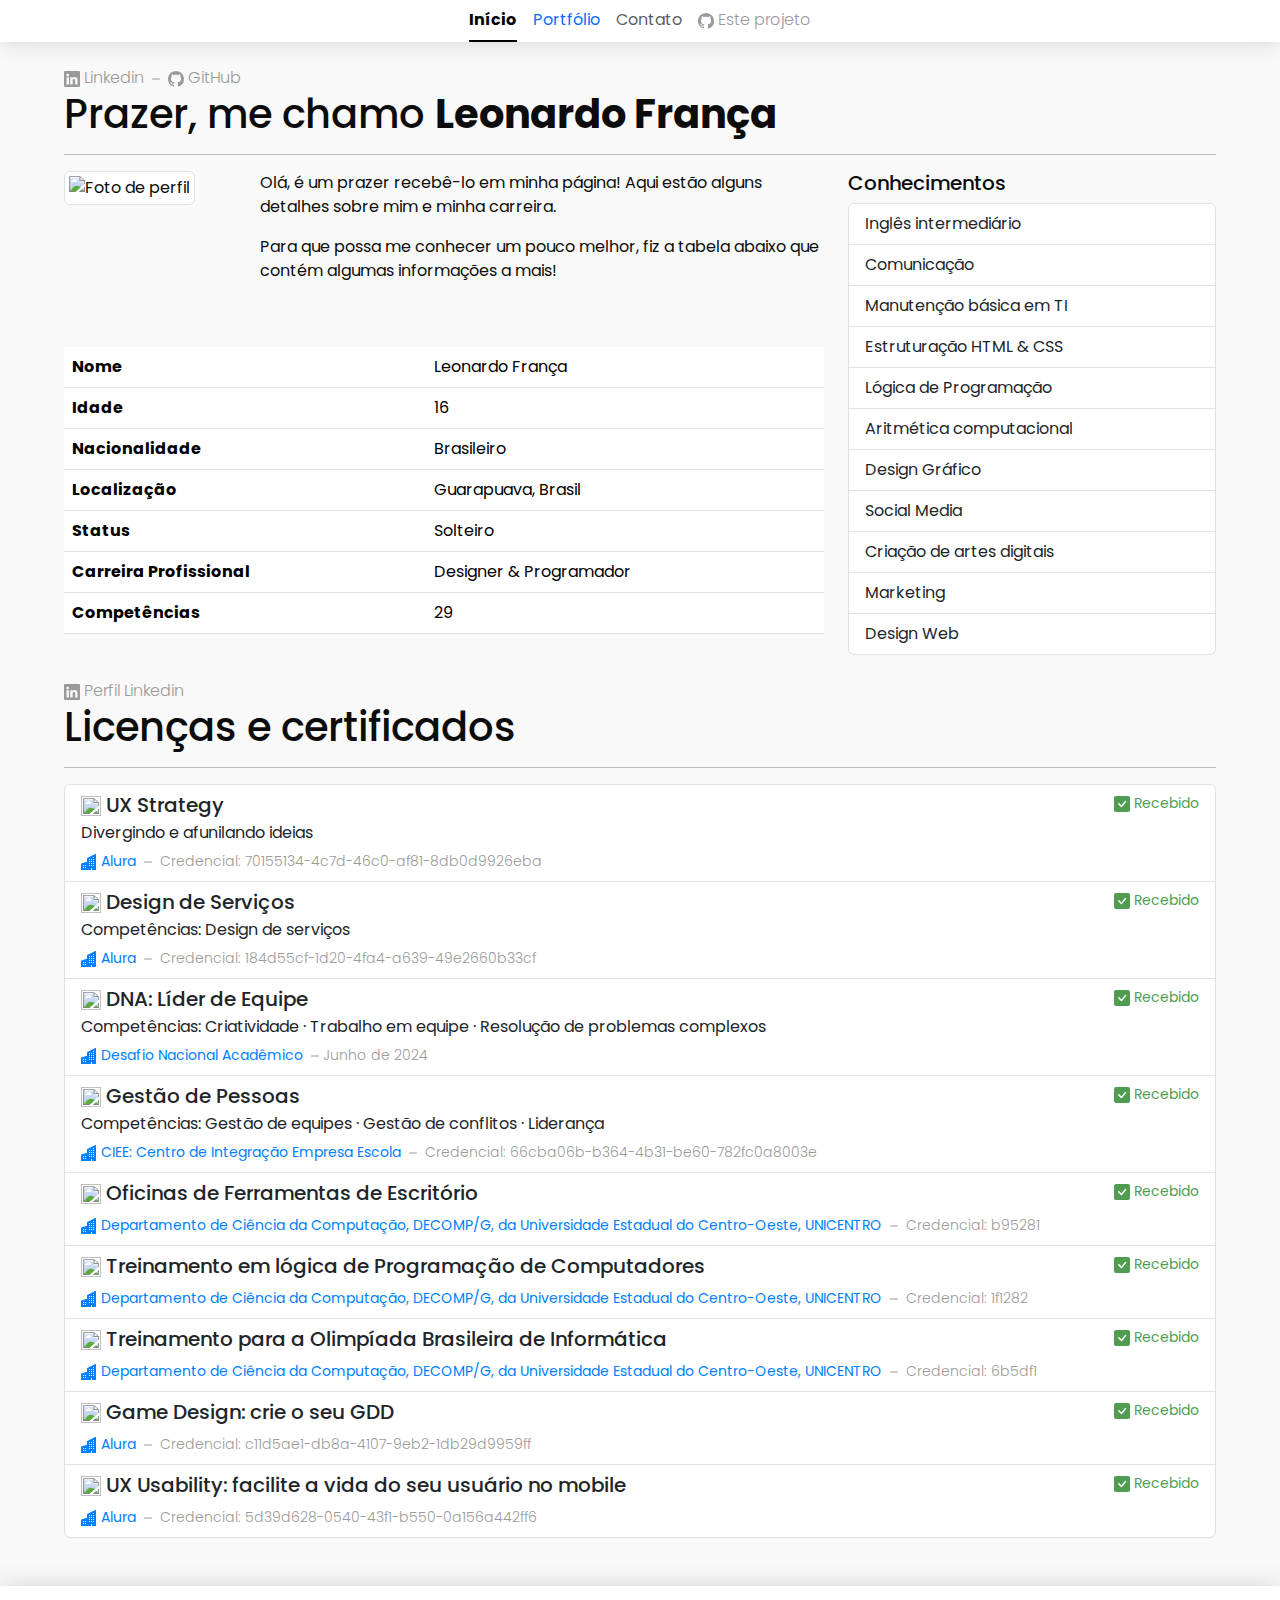
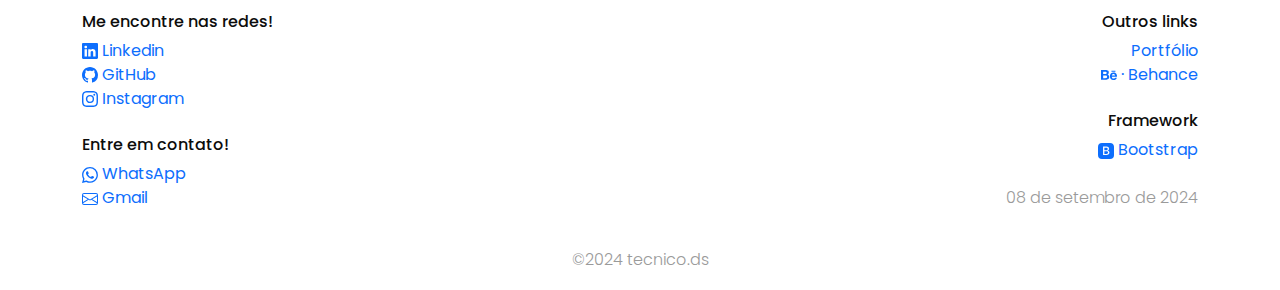
==== index.html @ 8e6468af "Add files via upload" ====
<!DOCTYPE html>
<html lang="pt-br">

<head>
  <meta charset="UTF-8">
  <meta name="viewport" content="width=device-width, initial-scale=1.0">
  <title>LeoFranca</title>
  <link href="https://cdn.jsdelivr.net/npm/bootstrap@5.3.3/dist/css/bootstrap.min.css" rel="stylesheet"
    integrity="sha384-QWTKZyjpPEjISv5WaRU9OFeRpok6YctnYmDr5pNlyT2bRjXh0JMhjY6hW+ALEwIH" crossorigin="anonymous">
  <link rel="stylesheet" href="style.css">
</head>

<body>
  <div class="cabecalho position-sticker">
    <ul class="nav nav-underline justify-content-center">
      <li class="nav-item">
        <a class="nav-link active" aria-current="page" href="index.html">Início</a>
      </li>
      <li class="nav-item">
        <a class="nav-link" href="portfolio.html">Portfólio</a>
      </li>
      <li class="nav-item">
        <a class="nav-link disabled" aria-disabled="true" href="#">Contato</a>
      </li>
      <li class="nav-item">
        <a class="nav-link legenda" href="https://github.com/leleo-cpx" target="_blank"><svg xmlns="http://www.w3.org/2000/svg"
          width="16" height="16" fill="currentColor" class="bi bi-github" viewBox="0 0 16 16">
          <path
            d="M8 0C3.58 0 0 3.58 0 8c0 3.54 2.29 6.53 5.47 7.59.4.07.55-.17.55-.38 0-.19-.01-.82-.01-1.49-2.01.37-2.53-.49-2.69-.94-.09-.23-.48-.94-.82-1.13-.28-.15-.68-.52-.01-.53.63-.01 1.08.58 1.23.82.72 1.21 1.87.87 2.33.66.07-.52.28-.87.51-1.07-1.78-.2-3.64-.89-3.64-3.95 0-.87.31-1.59.82-2.15-.08-.2-.36-1.02.08-2.12 0 0 .67-.21 2.2.82.64-.18 1.32-.27 2-.27s1.36.09 2 .27c1.53-1.04 2.2-.82 2.2-.82.44 1.1.16 1.92.08 2.12.51.56.82 1.27.82 2.15 0 3.07-1.87 3.75-3.65 3.95.29.25.54.73.54 1.48 0 1.07-.01 1.93-.01 2.2 0 .21.15.46.55.38A8.01 8.01 0 0 0 16 8c0-4.42-3.58-8-8-8" />
        </svg> Este projeto</a>
      </li>
    </ul>
  </div>
  <div class="corpo">
    <br>
    <a class="legenda" href="https://www.linkedin.com/in/leo-franca-lima/" target="_blank"><svg
        xmlns="http://www.w3.org/2000/svg" width="16" height="16" fill="currentColor" class="bi bi-linkedin"
        viewBox="0 0 16 16">
        <path
          d="M0 1.146C0 .513.526 0 1.175 0h13.65C15.474 0 16 .513 16 1.146v13.708c0 .633-.526 1.146-1.175 1.146H1.175C.526 16 0 15.487 0 14.854zm4.943 12.248V6.169H2.542v7.225zm-1.2-8.212c.837 0 1.358-.554 1.358-1.248-.015-.709-.52-1.248-1.342-1.248S2.4 3.226 2.4 3.934c0 .694.521 1.248 1.327 1.248zm4.908 8.212V9.359c0-.216.016-.432.08-.586.173-.431.568-.878 1.232-.878.869 0 1.216.662 1.216 1.634v3.865h2.401V9.25c0-2.22-1.184-3.252-2.764-3.252-1.274 0-1.845.7-2.165 1.193v.025h-.016l.016-.025V6.169h-2.4c.03.678 0 7.225 0 7.225z" />
      </svg> Linkedin</a>
    <svg xmlns="http://www.w3.org/2000/svg" width="16" height="16" fill="currentColor" class="bi bi-dash legenda"
      viewBox="0 0 16 16">
      <path d="M4 8a.5.5 0 0 1 .5-.5h7a.5.5 0 0 1 0 1h-7A.5.5 0 0 1 4 8" />
    </svg>
    <a class="legenda" href="https://github.com/leleo-cpx" target="_blank"><svg xmlns="http://www.w3.org/2000/svg"
        width="16" height="16" fill="currentColor" class="bi bi-github" viewBox="0 0 16 16">
        <path
          d="M8 0C3.58 0 0 3.58 0 8c0 3.54 2.29 6.53 5.47 7.59.4.07.55-.17.55-.38 0-.19-.01-.82-.01-1.49-2.01.37-2.53-.49-2.69-.94-.09-.23-.48-.94-.82-1.13-.28-.15-.68-.52-.01-.53.63-.01 1.08.58 1.23.82.72 1.21 1.87.87 2.33.66.07-.52.28-.87.51-1.07-1.78-.2-3.64-.89-3.64-3.95 0-.87.31-1.59.82-2.15-.08-.2-.36-1.02.08-2.12 0 0 .67-.21 2.2.82.64-.18 1.32-.27 2-.27s1.36.09 2 .27c1.53-1.04 2.2-.82 2.2-.82.44 1.1.16 1.92.08 2.12.51.56.82 1.27.82 2.15 0 3.07-1.87 3.75-3.65 3.95.29.25.54.73.54 1.48 0 1.07-.01 1.93-.01 2.2 0 .21.15.46.55.38A8.01 8.01 0 0 0 16 8c0-4.42-3.58-8-8-8" />
      </svg> GitHub</a>
    <br>
    <h1>Prazer, me chamo <b>Leonardo França</b></h1>
    <hr>
    <div class="text-left">
      <div class="row">
        <div class="col-sm-8">
          <div class="row">
            <div class="col-sm-3">
              <img
                src="https://media.licdn.com/dms/image/v2/D4D03AQHB_7b2kMGPvA/profile-displayphoto-shrink_200_200/profile-displayphoto-shrink_200_200/0/1722228855374?e=1731542400&v=beta&t=x4Cdyr0i-9_IB9RaXdwr2Re1omuBFW_mrPqXcqjkkuw"
                class="img-thumbnail" alt="Foto de perfil">
            </div>
            <div class="col">
              <p>Olá, é um prazer recebê-lo em minha página! Aqui estão alguns detalhes sobre mim e minha carreira.</p>
              <p>Para que possa me conhecer um pouco melhor, fiz a tabela abaixo que contém algumas informações a mais!
              </p><br>
            </div>
          </div>
          <br>
          <div>
            <table class="table">
              <tbody>
                <tr>
                  <th scope="row">Nome</th>
                  <td colspan="3" class="table-">Leonardo França</td>
                </tr>
                <tr>
                  <th scope="row">Idade</th>
                  <td colspan="2" class="table-">16</td>
                </tr>
                <tr>
                  <th scope="row">Nacionalidade</th>
                  <td colspan="2" class="table-">Brasileiro</td>
                </tr>
                <tr>
                  <th scope="row">Localização</th>
                  <td colspan="2" class="table-">Guarapuava, Brasil</td>
                </tr>
                <tr>
                  <th scope="row">Status</th>
                  <td colspan="2" class="table-">Solteiro</td>
                </tr>
                <tr>
                  <th scope="row">Carreira Profissional</th>
                  <td colspan="2" class="table-">Designer & Programador</td>
                </tr>
                <tr>
                  <th scope="row">Competências</th>
                  <td colspan="2" class="table-">29</td>
                </tr>
              </tbody>
            </table>
          </div>
        </div>
        <div class="col-sm-4">
          <h5 class="text">Conhecimentos</h5>
          <ul class="list-group">
            <li class="list-group-item">Inglês intermediário</li>
            <li class="list-group-item">Comunicação</li>
            <li class="list-group-item">Manutenção básica em TI</li>
            <li class="list-group-item">Estruturação HTML & CSS</li>
            <li class="list-group-item">Lógica de Programação</li>
            <li class="list-group-item">Aritmética computacional</li>
            <li class="list-group-item">Design Gráfico</li>
            <li class="list-group-item">Social Media</li>
            <li class="list-group-item">Criação de artes digitais</li>
            <li class="list-group-item">Marketing</li>
            <li class="list-group-item">Design Web</li>
          </ul>
        </div>
      </div>
    </div>
    <br>
    <!--Certificados-->
    <div class="certificados">
      <a class="legenda" href="https://www.linkedin.com/in/leo-franca-lima/"><svg xmlns="http://www.w3.org/2000/svg"
          width="16" height="16" fill="currentColor" class="bi bi-linkedin" viewBox="0 0 16 16">
          <path
            d="M0 1.146C0 .513.526 0 1.175 0h13.65C15.474 0 16 .513 16 1.146v13.708c0 .633-.526 1.146-1.175 1.146H1.175C.526 16 0 15.487 0 14.854zm4.943 12.248V6.169H2.542v7.225zm-1.2-8.212c.837 0 1.358-.554 1.358-1.248-.015-.709-.52-1.248-1.342-1.248S2.4 3.226 2.4 3.934c0 .694.521 1.248 1.327 1.248zm4.908 8.212V9.359c0-.216.016-.432.08-.586.173-.431.568-.878 1.232-.878.869 0 1.216.662 1.216 1.634v3.865h2.401V9.25c0-2.22-1.184-3.252-2.764-3.252-1.274 0-1.845.7-2.165 1.193v.025h-.016l.016-.025V6.169h-2.4c.03.678 0 7.225 0 7.225z" />
        </svg> Perfil Linkedin</a>
      <h1>Licenças e certificados</h1>
      <hr>

      <div class="list-group">
        <a href="https://cursos.alura.com.br/certificate/70155134-4c7d-46c0-af81-8db0d9926eba?lang"
          class="list-group-item list-group-item-action" aria-current="true" target="_blank">
          <div class="d-flex w-100 justify-content-between">
            <h5 class="mb-1">
              <img
                src="https://media.licdn.com/dms/image/v2/D4D0BAQEZkMsv5FwbDA/company-logo_100_100/company-logo_100_100/0/1710187635900/aluracursos_logo?e=1733961600&v=beta&t=pTJsM1vc4pEq9q6qdvkWAslL1FmNF6FeliPE5qxp8Qs"
                width="20" height="20">
              UX Strategy
            </h5>
            <small class="completo"><svg xmlns="http://www.w3.org/2000/svg" width="16" height="16" fill="currentColor"
                class="bi bi-check-square-fill" viewBox="0 0 16 16">
                <path
                  d="M2 0a2 2 0 0 0-2 2v12a2 2 0 0 0 2 2h12a2 2 0 0 0 2-2V2a2 2 0 0 0-2-2zm10.03 4.97a.75.75 0 0 1 .011 1.05l-3.992 4.99a.75.75 0 0 1-1.08.02L4.324 8.384a.75.75 0 1 1 1.06-1.06l2.094 2.093 3.473-4.425a.75.75 0 0 1 1.08-.022z" />
              </svg> Recebido</small>
          </div>
          <p class="mb-1">Divergindo e afunilando ideias</p>
          <small class="azul"><svg xmlns="http://www.w3.org/2000/svg" width="16" height="16" fill="currentColor"
              class="bi bi-buildings-fill" viewBox="0 0 16 16">
              <path
                d="M15 .5a.5.5 0 0 0-.724-.447l-8 4A.5.5 0 0 0 6 4.5v3.14L.342 9.526A.5.5 0 0 0 0 10v5.5a.5.5 0 0 0 .5.5h9a.5.5 0 0 0 .5-.5V14h1v1.5a.5.5 0 0 0 .5.5h3a.5.5 0 0 0 .5-.5zM2 11h1v1H2zm2 0h1v1H4zm-1 2v1H2v-1zm1 0h1v1H4zm9-10v1h-1V3zM8 5h1v1H8zm1 2v1H8V7zM8 9h1v1H8zm2 0h1v1h-1zm-1 2v1H8v-1zm1 0h1v1h-1zm3-2v1h-1V9zm-1 2h1v1h-1zm-2-4h1v1h-1zm3 0v1h-1V7zm-2-2v1h-1V5zm1 0h1v1h-1z" />
            </svg> Alura</small>
          <small class="legenda"><svg xmlns="http://www.w3.org/2000/svg" width="16" height="16" fill="currentColor"
              class="bi bi-dash" viewBox="0 0 16 16">
              <path d="M4 8a.5.5 0 0 1 .5-.5h7a.5.5 0 0 1 0 1h-7A.5.5 0 0 1 4 8" />
            </svg> Credencial: 70155134-4c7d-46c0-af81-8db0d9926eba</small>
        </a>

        <a href="https://cursos.alura.com.br/certificate/184d55cf-1d20-4fa4-a639-49e2660b33cf?lang"
          class="list-group-item list-group-item-action" aria-current="true" target="_blank">
          <div class="d-flex w-100 justify-content-between">
            <h5 class="mb-1">
              <img
                src="https://media.licdn.com/dms/image/v2/D4D0BAQEZkMsv5FwbDA/company-logo_100_100/company-logo_100_100/0/1710187635900/aluracursos_logo?e=1733961600&v=beta&t=pTJsM1vc4pEq9q6qdvkWAslL1FmNF6FeliPE5qxp8Qs"
                width="20" height="20">
              Design de Serviços
            </h5>
            <small class="completo"><svg xmlns="http://www.w3.org/2000/svg" width="16" height="16" fill="currentColor"
                class="bi bi-check-square-fill" viewBox="0 0 16 16">
                <path
                  d="M2 0a2 2 0 0 0-2 2v12a2 2 0 0 0 2 2h12a2 2 0 0 0 2-2V2a2 2 0 0 0-2-2zm10.03 4.97a.75.75 0 0 1 .011 1.05l-3.992 4.99a.75.75 0 0 1-1.08.02L4.324 8.384a.75.75 0 1 1 1.06-1.06l2.094 2.093 3.473-4.425a.75.75 0 0 1 1.08-.022z" />
              </svg> Recebido</small>
          </div>
          <p class="mb-1">Competências: Design de serviços</p>
          <small class="azul"><svg xmlns="http://www.w3.org/2000/svg" width="16" height="16" fill="currentColor"
              class="bi bi-buildings-fill" viewBox="0 0 16 16">
              <path
                d="M15 .5a.5.5 0 0 0-.724-.447l-8 4A.5.5 0 0 0 6 4.5v3.14L.342 9.526A.5.5 0 0 0 0 10v5.5a.5.5 0 0 0 .5.5h9a.5.5 0 0 0 .5-.5V14h1v1.5a.5.5 0 0 0 .5.5h3a.5.5 0 0 0 .5-.5zM2 11h1v1H2zm2 0h1v1H4zm-1 2v1H2v-1zm1 0h1v1H4zm9-10v1h-1V3zM8 5h1v1H8zm1 2v1H8V7zM8 9h1v1H8zm2 0h1v1h-1zm-1 2v1H8v-1zm1 0h1v1h-1zm3-2v1h-1V9zm-1 2h1v1h-1zm-2-4h1v1h-1zm3 0v1h-1V7zm-2-2v1h-1V5zm1 0h1v1h-1z" />
            </svg> Alura</small>
          <small class="legenda"><svg xmlns="http://www.w3.org/2000/svg" width="16" height="16" fill="currentColor"
              class="bi bi-dash" viewBox="0 0 16 16">
              <path d="M4 8a.5.5 0 0 1 .5-.5h7a.5.5 0 0 1 0 1h-7A.5.5 0 0 1 4 8" />
            </svg> Credencial: 184d55cf-1d20-4fa4-a639-49e2660b33cf</small>
        </a>

        <a href="https://media.licdn.com/dms/image/v2/D4D2DAQHntZTN8ZKQqw/profile-treasury-image-shrink_160_160/profile-treasury-image-shrink_160_160/0/1724445803316?e=1726426800&v=beta&t=9SraFCt1zwpQP83LIyua4TmBF3R21OHFUPi4oNsHuLg"
          class="list-group-item list-group-item-action" aria-current="true" target="_blank">
          <div class="d-flex w-100 justify-content-between">
            <h5 class="mb-1">
              <img
                src="https://media.licdn.com/dms/image/v2/C4D0BAQGDpCwvtyyvkg/company-logo_100_100/company-logo_100_100/0/1630543053962/desafio_nacional_acadmico_logo?e=1733961600&v=beta&t=khtVsbEvQZfwUovZxgpI1OPLaZfWdIMh9zZ4GWV9Qr4"
                width="20" height="20">

              DNA: Líder de Equipe
            </h5>
            <small class="completo"><svg xmlns="http://www.w3.org/2000/svg" width="16" height="16" fill="currentColor"
                class="bi bi-check-square-fill" viewBox="0 0 16 16">
                <path
                  d="M2 0a2 2 0 0 0-2 2v12a2 2 0 0 0 2 2h12a2 2 0 0 0 2-2V2a2 2 0 0 0-2-2zm10.03 4.97a.75.75 0 0 1 .011 1.05l-3.992 4.99a.75.75 0 0 1-1.08.02L4.324 8.384a.75.75 0 1 1 1.06-1.06l2.094 2.093 3.473-4.425a.75.75 0 0 1 1.08-.022z" />
              </svg> Recebido</small>
          </div>
          <p class="mb-1">Competências: Criatividade · Trabalho em equipe · Resolução de problemas complexos</p>
          <small class="azul"><svg xmlns="http://www.w3.org/2000/svg" width="16" height="16" fill="currentColor"
              class="bi bi-buildings-fill" viewBox="0 0 16 16">
              <path
                d="M15 .5a.5.5 0 0 0-.724-.447l-8 4A.5.5 0 0 0 6 4.5v3.14L.342 9.526A.5.5 0 0 0 0 10v5.5a.5.5 0 0 0 .5.5h9a.5.5 0 0 0 .5-.5V14h1v1.5a.5.5 0 0 0 .5.5h3a.5.5 0 0 0 .5-.5zM2 11h1v1H2zm2 0h1v1H4zm-1 2v1H2v-1zm1 0h1v1H4zm9-10v1h-1V3zM8 5h1v1H8zm1 2v1H8V7zM8 9h1v1H8zm2 0h1v1h-1zm-1 2v1H8v-1zm1 0h1v1h-1zm3-2v1h-1V9zm-1 2h1v1h-1zm-2-4h1v1h-1zm3 0v1h-1V7zm-2-2v1h-1V5zm1 0h1v1h-1z" />
            </svg> Desafio Nacional Acadêmico</small>
          <small class="legenda"><svg xmlns="http://www.w3.org/2000/svg" width="16" height="16" fill="currentColor"
              class="bi bi-dash" viewBox="0 0 16 16">
              <path d="M4 8a.5.5 0 0 1 .5-.5h7a.5.5 0 0 1 0 1h-7A.5.5 0 0 1 4 8" />
            </svg>Junho de 2024</small>
        </a>

        <a href="https://ead.cieepr.org.br/mod/simplecertificate/view.php?id=1210&action=get"
          class="list-group-item list-group-item-action" aria-current="true" target="_blank">
          <div class="d-flex w-100 justify-content-between">
            <h5 class="mb-1">
              <img
                src="https://image.portaldacidade.com/unsafe/https://bucket.portaldacidade.com/registro.portaldacidade.com/img/news/2022-09/ciee-inscricoes-abertas-para-processo-seletivo-de-estagio-do-mpsp-632c7e402f635.png"
                width="20" height="20">

              Gestão de Pessoas
            </h5>
            <small class="completo"><svg xmlns="http://www.w3.org/2000/svg" width="16" height="16" fill="currentColor"
                class="bi bi-check-square-fill" viewBox="0 0 16 16">
                <path
                  d="M2 0a2 2 0 0 0-2 2v12a2 2 0 0 0 2 2h12a2 2 0 0 0 2-2V2a2 2 0 0 0-2-2zm10.03 4.97a.75.75 0 0 1 .011 1.05l-3.992 4.99a.75.75 0 0 1-1.08.02L4.324 8.384a.75.75 0 1 1 1.06-1.06l2.094 2.093 3.473-4.425a.75.75 0 0 1 1.08-.022z" />
              </svg> Recebido</small>
          </div>
          <p class="mb-1">Competências: Gestão de equipes · Gestão de conflitos · Liderança</p>
          <small class="azul"><svg xmlns="http://www.w3.org/2000/svg" width="16" height="16" fill="currentColor"
              class="bi bi-buildings-fill" viewBox="0 0 16 16">
              <path
                d="M15 .5a.5.5 0 0 0-.724-.447l-8 4A.5.5 0 0 0 6 4.5v3.14L.342 9.526A.5.5 0 0 0 0 10v5.5a.5.5 0 0 0 .5.5h9a.5.5 0 0 0 .5-.5V14h1v1.5a.5.5 0 0 0 .5.5h3a.5.5 0 0 0 .5-.5zM2 11h1v1H2zm2 0h1v1H4zm-1 2v1H2v-1zm1 0h1v1H4zm9-10v1h-1V3zM8 5h1v1H8zm1 2v1H8V7zM8 9h1v1H8zm2 0h1v1h-1zm-1 2v1H8v-1zm1 0h1v1h-1zm3-2v1h-1V9zm-1 2h1v1h-1zm-2-4h1v1h-1zm3 0v1h-1V7zm-2-2v1h-1V5zm1 0h1v1h-1z" />
            </svg> CIEE: Centro de Integração Empresa Escola</small>
          <small class="legenda"><svg xmlns="http://www.w3.org/2000/svg" width="16" height="16" fill="currentColor"
              class="bi bi-dash" viewBox="0 0 16 16">
              <path d="M4 8a.5.5 0 0 1 .5-.5h7a.5.5 0 0 1 0 1h-7A.5.5 0 0 1 4 8" />
            </svg> Credencial: 66cba06b-b364-4b31-be60-782fc0a8003e</small>
        </a>

        <a href="http://certificado.unicentro.br/?id=b95281" class="list-group-item list-group-item-action"
          aria-current="true" target="_blank">
          <div class="d-flex w-100 justify-content-between">
            <h5 class="mb-1">
              <img src="https://www3.unicentro.br/cedeteg/wp-content/uploads/sites/91/2023/06/logo_Unicentro-01-1.png"
                width="20" height="20">

              Oficinas de Ferramentas de Escritório
            </h5>
            <small class="completo"><svg xmlns="http://www.w3.org/2000/svg" width="16" height="16" fill="currentColor"
                class="bi bi-check-square-fill" viewBox="0 0 16 16">
                <path
                  d="M2 0a2 2 0 0 0-2 2v12a2 2 0 0 0 2 2h12a2 2 0 0 0 2-2V2a2 2 0 0 0-2-2zm10.03 4.97a.75.75 0 0 1 .011 1.05l-3.992 4.99a.75.75 0 0 1-1.08.02L4.324 8.384a.75.75 0 1 1 1.06-1.06l2.094 2.093 3.473-4.425a.75.75 0 0 1 1.08-.022z" />
              </svg> Recebido</small>
          </div>
          <p class="mb-1"></p>
          <small class="azul"><svg xmlns="http://www.w3.org/2000/svg" width="16" height="16" fill="currentColor"
              class="bi bi-buildings-fill" viewBox="0 0 16 16">
              <path
                d="M15 .5a.5.5 0 0 0-.724-.447l-8 4A.5.5 0 0 0 6 4.5v3.14L.342 9.526A.5.5 0 0 0 0 10v5.5a.5.5 0 0 0 .5.5h9a.5.5 0 0 0 .5-.5V14h1v1.5a.5.5 0 0 0 .5.5h3a.5.5 0 0 0 .5-.5zM2 11h1v1H2zm2 0h1v1H4zm-1 2v1H2v-1zm1 0h1v1H4zm9-10v1h-1V3zM8 5h1v1H8zm1 2v1H8V7zM8 9h1v1H8zm2 0h1v1h-1zm-1 2v1H8v-1zm1 0h1v1h-1zm3-2v1h-1V9zm-1 2h1v1h-1zm-2-4h1v1h-1zm3 0v1h-1V7zm-2-2v1h-1V5zm1 0h1v1h-1z" />
            </svg> Departamento de Ciência da Computação, DECOMP/G, da Universidade Estadual do Centro-Oeste,
            UNICENTRO</small>
          <small class="legenda"><svg xmlns="http://www.w3.org/2000/svg" width="16" height="16" fill="currentColor"
              class="bi bi-dash" viewBox="0 0 16 16">
              <path d="M4 8a.5.5 0 0 1 .5-.5h7a.5.5 0 0 1 0 1h-7A.5.5 0 0 1 4 8" />
            </svg> Credencial: b95281</small>
        </a>

        <a href="http://certificado.unicentro.br/?id=1f1282" class="list-group-item list-group-item-action"
          aria-current="true" target="_blank">
          <div class="d-flex w-100 justify-content-between">
            <h5 class="mb-1">
              <img src="https://www3.unicentro.br/cedeteg/wp-content/uploads/sites/91/2023/06/logo_Unicentro-01-1.png"
                width="20" height="20">

              Treinamento em lógica de Programação de Computadores
            </h5>
            <small class="completo"><svg xmlns="http://www.w3.org/2000/svg" width="16" height="16" fill="currentColor"
                class="bi bi-check-square-fill" viewBox="0 0 16 16">
                <path
                  d="M2 0a2 2 0 0 0-2 2v12a2 2 0 0 0 2 2h12a2 2 0 0 0 2-2V2a2 2 0 0 0-2-2zm10.03 4.97a.75.75 0 0 1 .011 1.05l-3.992 4.99a.75.75 0 0 1-1.08.02L4.324 8.384a.75.75 0 1 1 1.06-1.06l2.094 2.093 3.473-4.425a.75.75 0 0 1 1.08-.022z" />
              </svg> Recebido</small>
          </div>
          <p class="mb-1"></p>
          <small class="azul"><svg xmlns="http://www.w3.org/2000/svg" width="16" height="16" fill="currentColor"
              class="bi bi-buildings-fill" viewBox="0 0 16 16">
              <path
                d="M15 .5a.5.5 0 0 0-.724-.447l-8 4A.5.5 0 0 0 6 4.5v3.14L.342 9.526A.5.5 0 0 0 0 10v5.5a.5.5 0 0 0 .5.5h9a.5.5 0 0 0 .5-.5V14h1v1.5a.5.5 0 0 0 .5.5h3a.5.5 0 0 0 .5-.5zM2 11h1v1H2zm2 0h1v1H4zm-1 2v1H2v-1zm1 0h1v1H4zm9-10v1h-1V3zM8 5h1v1H8zm1 2v1H8V7zM8 9h1v1H8zm2 0h1v1h-1zm-1 2v1H8v-1zm1 0h1v1h-1zm3-2v1h-1V9zm-1 2h1v1h-1zm-2-4h1v1h-1zm3 0v1h-1V7zm-2-2v1h-1V5zm1 0h1v1h-1z" />
            </svg> Departamento de Ciência da Computação, DECOMP/G, da Universidade Estadual do Centro-Oeste,
            UNICENTRO</small>
          <small class="legenda"><svg xmlns="http://www.w3.org/2000/svg" width="16" height="16" fill="currentColor"
              class="bi bi-dash" viewBox="0 0 16 16">
              <path d="M4 8a.5.5 0 0 1 .5-.5h7a.5.5 0 0 1 0 1h-7A.5.5 0 0 1 4 8" />
            </svg> Credencial: 1f1282</small>
        </a>

        <a href="http://certificado.unicentro.br/?id=6b5df1" class="list-group-item list-group-item-action"
          aria-current="true" target="_blank">
          <div class="d-flex w-100 justify-content-between">
            <h5 class="mb-1">
              <img src="https://www3.unicentro.br/cedeteg/wp-content/uploads/sites/91/2023/06/logo_Unicentro-01-1.png"
                width="20" height="20">

              Treinamento para a Olimpíada Brasileira de Informática
            </h5>
            <small class="completo"><svg xmlns="http://www.w3.org/2000/svg" width="16" height="16" fill="currentColor"
                class="bi bi-check-square-fill" viewBox="0 0 16 16">
                <path
                  d="M2 0a2 2 0 0 0-2 2v12a2 2 0 0 0 2 2h12a2 2 0 0 0 2-2V2a2 2 0 0 0-2-2zm10.03 4.97a.75.75 0 0 1 .011 1.05l-3.992 4.99a.75.75 0 0 1-1.08.02L4.324 8.384a.75.75 0 1 1 1.06-1.06l2.094 2.093 3.473-4.425a.75.75 0 0 1 1.08-.022z" />
              </svg> Recebido</small>
          </div>
          <p class="mb-1"></p>
          <small class="azul"><svg xmlns="http://www.w3.org/2000/svg" width="16" height="16" fill="currentColor"
              class="bi bi-buildings-fill" viewBox="0 0 16 16">
              <path
                d="M15 .5a.5.5 0 0 0-.724-.447l-8 4A.5.5 0 0 0 6 4.5v3.14L.342 9.526A.5.5 0 0 0 0 10v5.5a.5.5 0 0 0 .5.5h9a.5.5 0 0 0 .5-.5V14h1v1.5a.5.5 0 0 0 .5.5h3a.5.5 0 0 0 .5-.5zM2 11h1v1H2zm2 0h1v1H4zm-1 2v1H2v-1zm1 0h1v1H4zm9-10v1h-1V3zM8 5h1v1H8zm1 2v1H8V7zM8 9h1v1H8zm2 0h1v1h-1zm-1 2v1H8v-1zm1 0h1v1h-1zm3-2v1h-1V9zm-1 2h1v1h-1zm-2-4h1v1h-1zm3 0v1h-1V7zm-2-2v1h-1V5zm1 0h1v1h-1z" />
            </svg> Departamento de Ciência da Computação, DECOMP/G, da Universidade Estadual do Centro-Oeste,
            UNICENTRO</small>
          <small class="legenda"><svg xmlns="http://www.w3.org/2000/svg" width="16" height="16" fill="currentColor"
              class="bi bi-dash" viewBox="0 0 16 16">
              <path d="M4 8a.5.5 0 0 1 .5-.5h7a.5.5 0 0 1 0 1h-7A.5.5 0 0 1 4 8" />
            </svg> Credencial: 6b5df1</small>
        </a>

        <a href="https://cursos.alura.com.br/certificate/c11d5ae1-db8a-4107-9eb2-1db29d9959ff?lang"
          class="list-group-item list-group-item-action" aria-current="true" target="_blank">
          <div class="d-flex w-100 justify-content-between">
            <h5 class="mb-1">
              <img
                src="https://media.licdn.com/dms/image/v2/D4D0BAQEZkMsv5FwbDA/company-logo_100_100/company-logo_100_100/0/1710187635900/aluracursos_logo?e=1733961600&v=beta&t=pTJsM1vc4pEq9q6qdvkWAslL1FmNF6FeliPE5qxp8Qs"
                width="20" height="20">
              Game Design: crie o seu GDD
            </h5>
            <small class="completo"><svg xmlns="http://www.w3.org/2000/svg" width="16" height="16" fill="currentColor"
                class="bi bi-check-square-fill" viewBox="0 0 16 16">
                <path
                  d="M2 0a2 2 0 0 0-2 2v12a2 2 0 0 0 2 2h12a2 2 0 0 0 2-2V2a2 2 0 0 0-2-2zm10.03 4.97a.75.75 0 0 1 .011 1.05l-3.992 4.99a.75.75 0 0 1-1.08.02L4.324 8.384a.75.75 0 1 1 1.06-1.06l2.094 2.093 3.473-4.425a.75.75 0 0 1 1.08-.022z" />
              </svg> Recebido</small>
          </div>
          <p class="mb-1"></p>
          <small class="azul"><svg xmlns="http://www.w3.org/2000/svg" width="16" height="16" fill="currentColor"
              class="bi bi-buildings-fill" viewBox="0 0 16 16">
              <path
                d="M15 .5a.5.5 0 0 0-.724-.447l-8 4A.5.5 0 0 0 6 4.5v3.14L.342 9.526A.5.5 0 0 0 0 10v5.5a.5.5 0 0 0 .5.5h9a.5.5 0 0 0 .5-.5V14h1v1.5a.5.5 0 0 0 .5.5h3a.5.5 0 0 0 .5-.5zM2 11h1v1H2zm2 0h1v1H4zm-1 2v1H2v-1zm1 0h1v1H4zm9-10v1h-1V3zM8 5h1v1H8zm1 2v1H8V7zM8 9h1v1H8zm2 0h1v1h-1zm-1 2v1H8v-1zm1 0h1v1h-1zm3-2v1h-1V9zm-1 2h1v1h-1zm-2-4h1v1h-1zm3 0v1h-1V7zm-2-2v1h-1V5zm1 0h1v1h-1z" />
            </svg> Alura</small>
          <small class="legenda"><svg xmlns="http://www.w3.org/2000/svg" width="16" height="16" fill="currentColor"
              class="bi bi-dash" viewBox="0 0 16 16">
              <path d="M4 8a.5.5 0 0 1 .5-.5h7a.5.5 0 0 1 0 1h-7A.5.5 0 0 1 4 8" />
            </svg> Credencial: c11d5ae1-db8a-4107-9eb2-1db29d9959ff</small>
        </a>

        <a href="https://cursos.alura.com.br/certificate/5d39d628-0540-43f1-b550-0a156a442ff6?lang"
          class="list-group-item list-group-item-action" aria-current="true" target="_blank">
          <div class="d-flex w-100 justify-content-between">
            <h5 class="mb-1">
              <img
                src="https://media.licdn.com/dms/image/v2/D4D0BAQEZkMsv5FwbDA/company-logo_100_100/company-logo_100_100/0/1710187635900/aluracursos_logo?e=1733961600&v=beta&t=pTJsM1vc4pEq9q6qdvkWAslL1FmNF6FeliPE5qxp8Qs"
                width="20" height="20">
              UX Usability: facilite a vida do seu usuário no mobile
            </h5>
            <small class="completo"><svg xmlns="http://www.w3.org/2000/svg" width="16" height="16" fill="currentColor"
                class="bi bi-check-square-fill" viewBox="0 0 16 16">
                <path
                  d="M2 0a2 2 0 0 0-2 2v12a2 2 0 0 0 2 2h12a2 2 0 0 0 2-2V2a2 2 0 0 0-2-2zm10.03 4.97a.75.75 0 0 1 .011 1.05l-3.992 4.99a.75.75 0 0 1-1.08.02L4.324 8.384a.75.75 0 1 1 1.06-1.06l2.094 2.093 3.473-4.425a.75.75 0 0 1 1.08-.022z" />
              </svg> Recebido</small>
          </div>
          <p class="mb-1"></p>
          <small class="azul"><svg xmlns="http://www.w3.org/2000/svg" width="16" height="16" fill="currentColor"
              class="bi bi-buildings-fill" viewBox="0 0 16 16">
              <path
                d="M15 .5a.5.5 0 0 0-.724-.447l-8 4A.5.5 0 0 0 6 4.5v3.14L.342 9.526A.5.5 0 0 0 0 10v5.5a.5.5 0 0 0 .5.5h9a.5.5 0 0 0 .5-.5V14h1v1.5a.5.5 0 0 0 .5.5h3a.5.5 0 0 0 .5-.5zM2 11h1v1H2zm2 0h1v1H4zm-1 2v1H2v-1zm1 0h1v1H4zm9-10v1h-1V3zM8 5h1v1H8zm1 2v1H8V7zM8 9h1v1H8zm2 0h1v1h-1zm-1 2v1H8v-1zm1 0h1v1h-1zm3-2v1h-1V9zm-1 2h1v1h-1zm-2-4h1v1h-1zm3 0v1h-1V7zm-2-2v1h-1V5zm1 0h1v1h-1z" />
            </svg> Alura</small>
          <small class="legenda"><svg xmlns="http://www.w3.org/2000/svg" width="16" height="16" fill="currentColor"
              class="bi bi-dash" viewBox="0 0 16 16">
              <path d="M4 8a.5.5 0 0 1 .5-.5h7a.5.5 0 0 1 0 1h-7A.5.5 0 0 1 4 8" />
            </svg> Credencial: 5d39d628-0540-43f1-b550-0a156a442ff6</small>
        </a>
      </div>
    </div>
  </div>
  <div class="pagefooter">
    <div class="container">
      <div class="row">
        <div class="col text-left">
          <h6>Me encontre nas redes!</h6>
          <a class="link" href="https://www.linkedin.com/in/leo-franca-lima/" target="_blank"><svg
              xmlns="http://www.w3.org/2000/svg" width="16" height="16" fill="currentColor" class="bi bi-linkedin"
              viewBox="0 0 16 16">
              <path
                d="M0 1.146C0 .513.526 0 1.175 0h13.65C15.474 0 16 .513 16 1.146v13.708c0 .633-.526 1.146-1.175 1.146H1.175C.526 16 0 15.487 0 14.854zm4.943 12.248V6.169H2.542v7.225zm-1.2-8.212c.837 0 1.358-.554 1.358-1.248-.015-.709-.52-1.248-1.342-1.248S2.4 3.226 2.4 3.934c0 .694.521 1.248 1.327 1.248zm4.908 8.212V9.359c0-.216.016-.432.08-.586.173-.431.568-.878 1.232-.878.869 0 1.216.662 1.216 1.634v3.865h2.401V9.25c0-2.22-1.184-3.252-2.764-3.252-1.274 0-1.845.7-2.165 1.193v.025h-.016l.016-.025V6.169h-2.4c.03.678 0 7.225 0 7.225z" />
            </svg> Linkedin</a>
          <br>
          <a class="link" href="https://github.com/leleo-cpx" target="_blank"><svg xmlns="http://www.w3.org/2000/svg"
              width="16" height="16" fill="currentColor" class="bi bi-github" viewBox="0 0 16 16">
              <path
                d="M8 0C3.58 0 0 3.58 0 8c0 3.54 2.29 6.53 5.47 7.59.4.07.55-.17.55-.38 0-.19-.01-.82-.01-1.49-2.01.37-2.53-.49-2.69-.94-.09-.23-.48-.94-.82-1.13-.28-.15-.68-.52-.01-.53.63-.01 1.08.58 1.23.82.72 1.21 1.87.87 2.33.66.07-.52.28-.87.51-1.07-1.78-.2-3.64-.89-3.64-3.95 0-.87.31-1.59.82-2.15-.08-.2-.36-1.02.08-2.12 0 0 .67-.21 2.2.82.64-.18 1.32-.27 2-.27s1.36.09 2 .27c1.53-1.04 2.2-.82 2.2-.82.44 1.1.16 1.92.08 2.12.51.56.82 1.27.82 2.15 0 3.07-1.87 3.75-3.65 3.95.29.25.54.73.54 1.48 0 1.07-.01 1.93-.01 2.2 0 .21.15.46.55.38A8.01 8.01 0 0 0 16 8c0-4.42-3.58-8-8-8" />
            </svg> GitHub</a>
          <br>
          <a class="link" href="https://instagram.com/leleo.cpx" target="_blank"><svg xmlns="http://www.w3.org/2000/svg"
              width="16" height="16" fill="currentColor" class="bi bi-instagram" viewBox="0 0 16 16">
              <path
                d="M8 0C5.829 0 5.556.01 4.703.048 3.85.088 3.269.222 2.76.42a3.9 3.9 0 0 0-1.417.923A3.9 3.9 0 0 0 .42 2.76C.222 3.268.087 3.85.048 4.7.01 5.555 0 5.827 0 8.001c0 2.172.01 2.444.048 3.297.04.852.174 1.433.372 1.942.205.526.478.972.923 1.417.444.445.89.719 1.416.923.51.198 1.09.333 1.942.372C5.555 15.99 5.827 16 8 16s2.444-.01 3.298-.048c.851-.04 1.434-.174 1.943-.372a3.9 3.9 0 0 0 1.416-.923c.445-.445.718-.891.923-1.417.197-.509.332-1.09.372-1.942C15.99 10.445 16 10.173 16 8s-.01-2.445-.048-3.299c-.04-.851-.175-1.433-.372-1.941a3.9 3.9 0 0 0-.923-1.417A3.9 3.9 0 0 0 13.24.42c-.51-.198-1.092-.333-1.943-.372C10.443.01 10.172 0 7.998 0zm-.717 1.442h.718c2.136 0 2.389.007 3.232.046.78.035 1.204.166 1.486.275.373.145.64.319.92.599s.453.546.598.92c.11.281.24.705.275 1.485.039.843.047 1.096.047 3.231s-.008 2.389-.047 3.232c-.035.78-.166 1.203-.275 1.485a2.5 2.5 0 0 1-.599.919c-.28.28-.546.453-.92.598-.28.11-.704.24-1.485.276-.843.038-1.096.047-3.232.047s-2.39-.009-3.233-.047c-.78-.036-1.203-.166-1.485-.276a2.5 2.5 0 0 1-.92-.598 2.5 2.5 0 0 1-.6-.92c-.109-.281-.24-.705-.275-1.485-.038-.843-.046-1.096-.046-3.233s.008-2.388.046-3.231c.036-.78.166-1.204.276-1.486.145-.373.319-.64.599-.92s.546-.453.92-.598c.282-.11.705-.24 1.485-.276.738-.034 1.024-.044 2.515-.045zm4.988 1.328a.96.96 0 1 0 0 1.92.96.96 0 0 0 0-1.92m-4.27 1.122a4.109 4.109 0 1 0 0 8.217 4.109 4.109 0 0 0 0-8.217m0 1.441a2.667 2.667 0 1 1 0 5.334 2.667 2.667 0 0 1 0-5.334" />
            </svg> Instagram</a>
          <br>
          <br>
          <h6>Entre em contato!</h6>
          <a class="link" href="https://wa.me/5542988359098" target="_blank"><svg xmlns="http://www.w3.org/2000/svg"
              width="16" height="16" fill="currentColor" class="bi bi-whatsapp" viewBox="0 0 16 16">
              <path
                d="M13.601 2.326A7.85 7.85 0 0 0 7.994 0C3.627 0 .068 3.558.064 7.926c0 1.399.366 2.76 1.057 3.965L0 16l4.204-1.102a7.9 7.9 0 0 0 3.79.965h.004c4.368 0 7.926-3.558 7.93-7.93A7.9 7.9 0 0 0 13.6 2.326zM7.994 14.521a6.6 6.6 0 0 1-3.356-.92l-.24-.144-2.494.654.666-2.433-.156-.251a6.56 6.56 0 0 1-1.007-3.505c0-3.626 2.957-6.584 6.591-6.584a6.56 6.56 0 0 1 4.66 1.931 6.56 6.56 0 0 1 1.928 4.66c-.004 3.639-2.961 6.592-6.592 6.592m3.615-4.934c-.197-.099-1.17-.578-1.353-.646-.182-.065-.315-.099-.445.099-.133.197-.513.646-.627.775-.114.133-.232.148-.43.05-.197-.1-.836-.308-1.592-.985-.59-.525-.985-1.175-1.103-1.372-.114-.198-.011-.304.088-.403.087-.088.197-.232.296-.346.1-.114.133-.198.198-.33.065-.134.034-.248-.015-.347-.05-.099-.445-1.076-.612-1.47-.16-.389-.323-.335-.445-.34-.114-.007-.247-.007-.38-.007a.73.73 0 0 0-.529.247c-.182.198-.691.677-.691 1.654s.71 1.916.81 2.049c.098.133 1.394 2.132 3.383 2.992.47.205.84.326 1.129.418.475.152.904.129 1.246.08.38-.058 1.171-.48 1.338-.943.164-.464.164-.86.114-.943-.049-.084-.182-.133-.38-.232" />
            </svg> WhatsApp</a>
          <br>
          <a class="link" href="https://wa.me/5542988359098" target="_blank"><svg xmlns="http://www.w3.org/2000/svg"
              width="16" height="16" fill="currentColor" class="bi bi-envelope" viewBox="0 0 16 16">
              <path
                d="M0 4a2 2 0 0 1 2-2h12a2 2 0 0 1 2 2v8a2 2 0 0 1-2 2H2a2 2 0 0 1-2-2zm2-1a1 1 0 0 0-1 1v.217l7 4.2 7-4.2V4a1 1 0 0 0-1-1zm13 2.383-4.708 2.825L15 11.105zm-.034 6.876-5.64-3.471L8 9.583l-1.326-.795-5.64 3.47A1 1 0 0 0 2 13h12a1 1 0 0 0 .966-.741M1 11.105l4.708-2.897L1 5.383z" />
            </svg> Gmail</a>
        </div>
        <div class="col text-end">
          <h6>
            Outros links
          </h6>
          <ul class="list-group-item">
            <li class="list-group-item">
              <a class="link" href="port">
                Portfólio</a>
            </li>
            <li class="list-group-item">
              <a class="link" href="https://www.behance.net/leofrancades">
                <svg xmlns="http://www.w3.org/2000/svg" width="16" height="16" fill="currentColor" class="bi bi-behance"
                  viewBox="0 0 16 16">
                  <path
                    d="M4.654 3c.461 0 .887.035 1.278.14.39.07.711.216.996.391s.497.426.641.747c.14.32.216.711.216 1.137 0 .496-.106.922-.356 1.242-.215.32-.566.606-.997.817.606.176 1.067.496 1.348.922s.461.957.461 1.563c0 .496-.105.922-.285 1.278a2.3 2.3 0 0 1-.782.887c-.32.215-.711.39-1.137.496a5.3 5.3 0 0 1-1.278.176L0 12.803V3zm-.285 3.978c.39 0 .71-.105.957-.285.246-.18.355-.497.355-.887 0-.216-.035-.426-.105-.567a1 1 0 0 0-.32-.355 1.8 1.8 0 0 0-.461-.176c-.176-.035-.356-.035-.567-.035H2.17v2.31c0-.005 2.2-.005 2.2-.005zm.105 4.193c.215 0 .426-.035.606-.07.176-.035.356-.106.496-.216s.25-.215.356-.39c.07-.176.14-.391.14-.641 0-.496-.14-.852-.426-1.102-.285-.215-.676-.32-1.137-.32H2.17v2.734h2.305zm6.858-.035q.428.427 1.278.426c.39 0 .746-.106 1.032-.286q.426-.32.53-.64h1.74c-.286.851-.712 1.457-1.278 1.848-.566.355-1.243.566-2.06.566a4.1 4.1 0 0 1-1.527-.285 2.8 2.8 0 0 1-1.137-.782 2.85 2.85 0 0 1-.712-1.172c-.175-.461-.25-.957-.25-1.528 0-.531.07-1.032.25-1.493.18-.46.426-.852.747-1.207.32-.32.711-.606 1.137-.782a4 4 0 0 1 1.493-.285c.606 0 1.137.105 1.598.355.46.25.817.532 1.102.958.285.39.496.851.641 1.348.07.496.105.996.07 1.563h-5.15c0 .58.21 1.11.496 1.396m2.24-3.732c-.25-.25-.642-.391-1.103-.391-.32 0-.566.07-.781.176s-.356.25-.496.39a.96.96 0 0 0-.25.497c-.036.175-.07.32-.07.46h3.196c-.07-.526-.25-.882-.497-1.132zm-3.127-3.728h3.978v.957h-3.978z" />
                </svg> · Behance</a>
            </li>
            <br>
            <li class="list-group-item">
              <h6>Framework</h6>
              <a href="https://getbootstrap.com/docs/5.3/components/list-group/#basic-example">
                <svg xmlns="http://www.w3.org/2000/svg" width="16" height="16" fill="currentColor"
                  class="bi bi-bootstrap-fill" viewBox="0 0 16 16">
                  <path
                    d="M6.375 7.125V4.658h1.78c.973 0 1.542.457 1.542 1.237 0 .802-.604 1.23-1.764 1.23zm0 3.762h1.898c1.184 0 1.81-.48 1.81-1.377 0-.885-.65-1.348-1.886-1.348H6.375z" />
                  <path
                    d="M4.002 0a4 4 0 0 0-4 4v8a4 4 0 0 0 4 4h8a4 4 0 0 0 4-4V4a4 4 0 0 0-4-4zm1.06 12V3.545h3.399c1.587 0 2.543.809 2.543 2.11 0 .884-.65 1.675-1.483 1.816v.1c1.143.117 1.904.931 1.904 2.033 0 1.488-1.084 2.396-2.888 2.396z" />
                </svg> Bootstrap</a>
            </li>
            <br>
            <li class="list-group-item">
              <p class="legenda">08 de setembro de 2024</p>
            </li>
          </ul>
        </div>
      </div>
      <br>
      <h6 class="text-center legenda">&copy;2024 tecnico.ds</h6>
    </div>
  </div>
</body>

</html>
---- style.css ----
@import url('https://fonts.googleapis.com/css2?family=Jost:ital,wght@0,100..900;1,100..900&family=Poppins:ital,wght@0,100;0,200;0,300;0,400;0,500;0,600;0,700;0,800;0,900;1,100;1,200;1,300;1,400;1,500;1,600;1,700;1,800;1,900&family=Protest+Guerrilla&display=swap');

.titulo{
    font-weight: 600;
}

a{
    cursor: pointer;
    text-decoration: none;
}

a:hover{
    color: #0080ff;
    transition: 0.2s ease-in-out;
}

.legenda{
    color: #9a9a9a;
    font-weight: 350;
}

body{
    font-family: 'Poppins', sans-serif;
    background-color: #f9f9f9;
    color: #0c0c0c;
}

.cabecalho{
    background-color: rgb(255, 255, 255);
    padding-left: 5%;
    padding-right: 5%;
    box-shadow: 0px 0px 25px #00000027;
}

.corpo {
    padding-left: 5%;
    padding-right: 5%;
}

.completo{
    color: #509d52;
}

.azul {
    color: #0080ff;
}

.pagefooter{
    background-color: rgb(255, 255, 255);
    margin-top: 3rem;
    padding-top:  2%;
    padding-bottom: 1%;
    box-shadow: 0px 0px 25px #00000027;
}
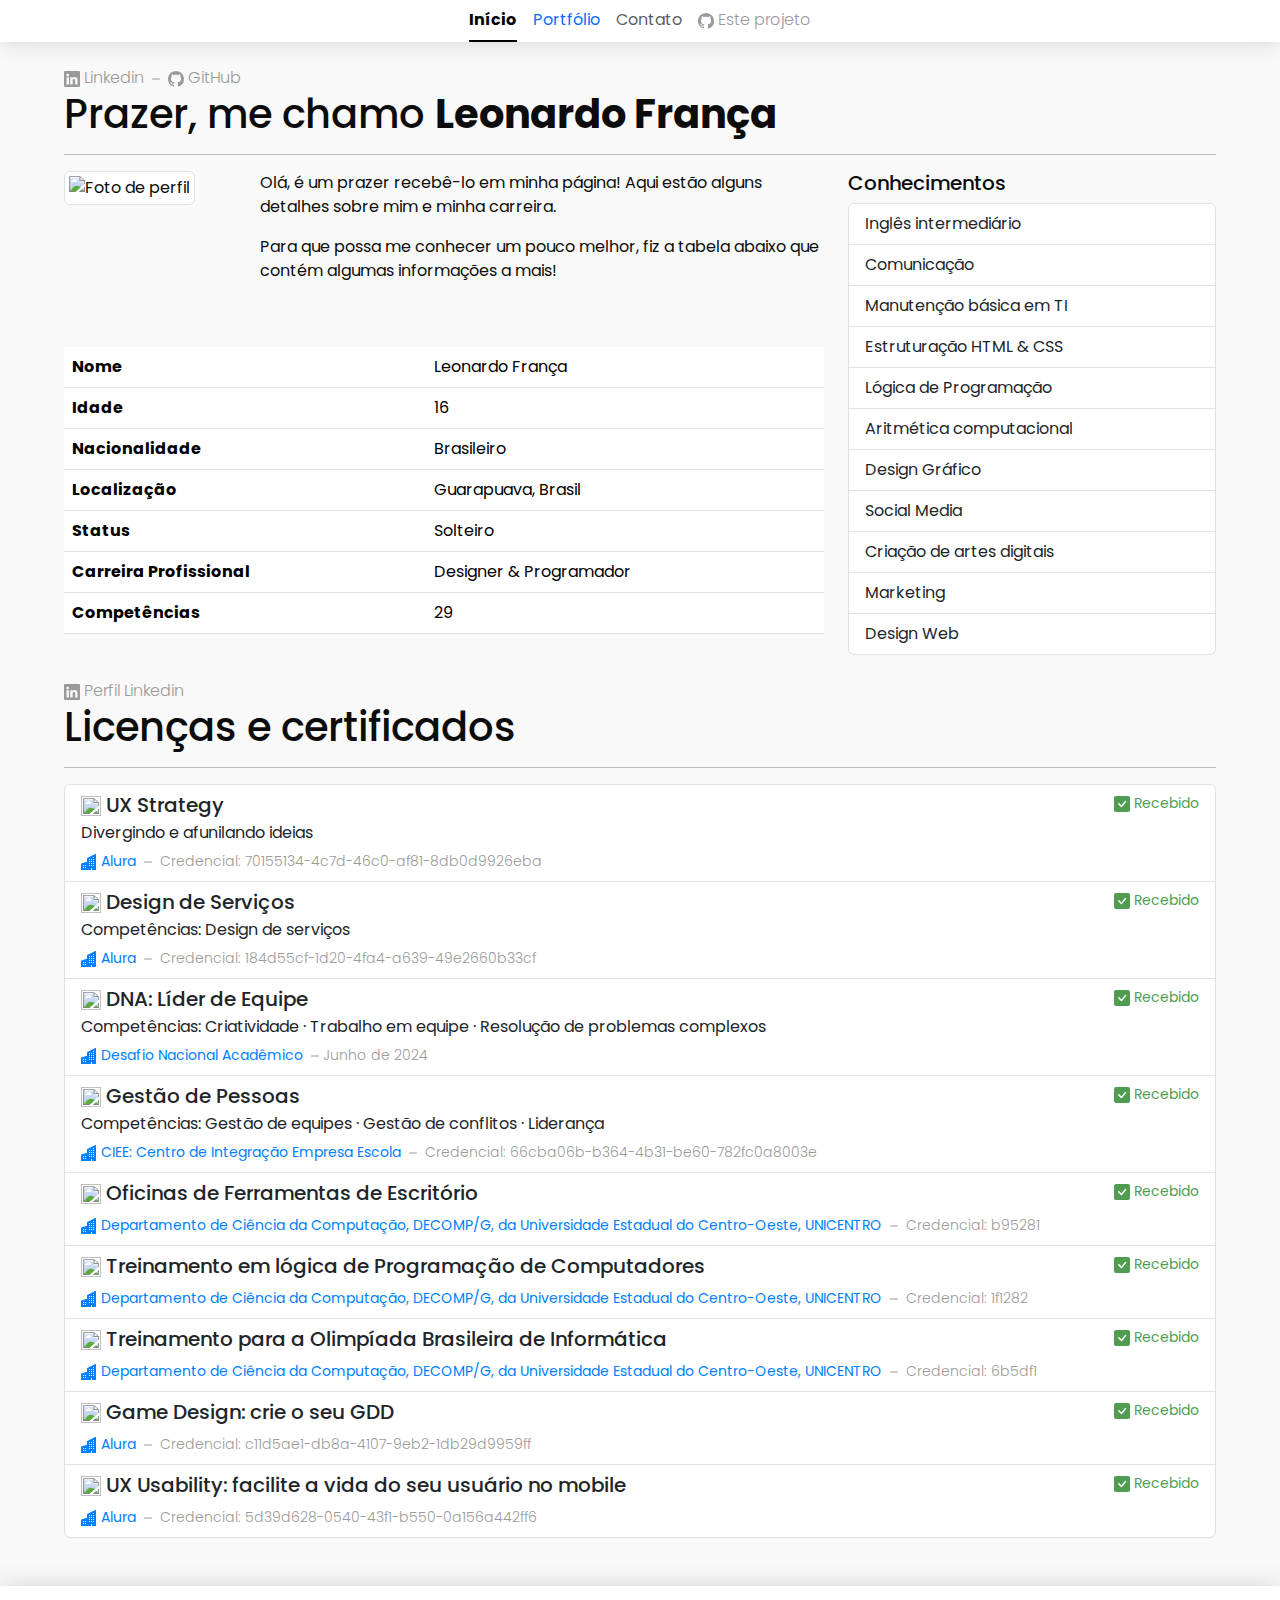
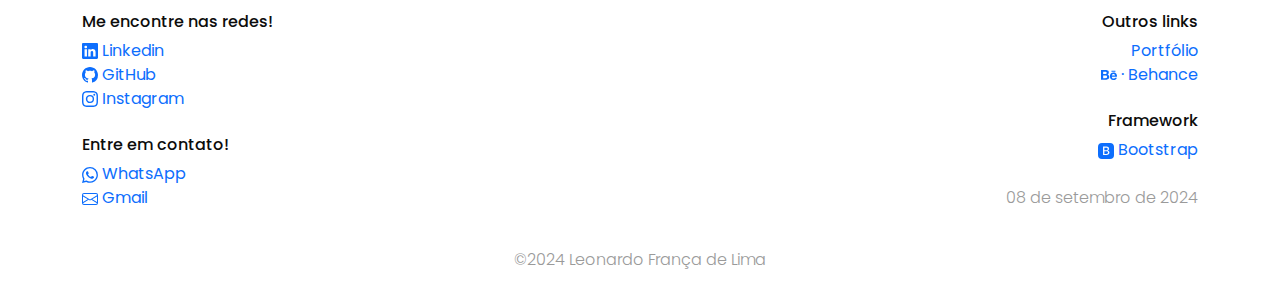
==== commit c188aa71: "Adicionando Licensa" ====
--- a/index.html
+++ b/index.html
@@ -23,7 +23,7 @@
         <a class="nav-link disabled" aria-disabled="true" href="#">Contato</a>
       </li>
       <li class="nav-item">
-        <a class="nav-link legenda" href="https://github.com/leleo-cpx" target="_blank"><svg xmlns="http://www.w3.org/2000/svg"
+        <a class="nav-link legenda" href="https://github.com/leleo-cpx/Portfolio" target="_blank"><svg xmlns="http://www.w3.org/2000/svg"
           width="16" height="16" fill="currentColor" class="bi bi-github" viewBox="0 0 16 16">
           <path
             d="M8 0C3.58 0 0 3.58 0 8c0 3.54 2.29 6.53 5.47 7.59.4.07.55-.17.55-.38 0-.19-.01-.82-.01-1.49-2.01.37-2.53-.49-2.69-.94-.09-.23-.48-.94-.82-1.13-.28-.15-.68-.52-.01-.53.63-.01 1.08.58 1.23.82.72 1.21 1.87.87 2.33.66.07-.52.28-.87.51-1.07-1.78-.2-3.64-.89-3.64-3.95 0-.87.31-1.59.82-2.15-.08-.2-.36-1.02.08-2.12 0 0 .67-.21 2.2.82.64-.18 1.32-.27 2-.27s1.36.09 2 .27c1.53-1.04 2.2-.82 2.2-.82.44 1.1.16 1.92.08 2.12.51.56.82 1.27.82 2.15 0 3.07-1.87 3.75-3.65 3.95.29.25.54.73.54 1.48 0 1.07-.01 1.93-.01 2.2 0 .21.15.46.55.38A8.01 8.01 0 0 0 16 8c0-4.42-3.58-8-8-8" />
@@ -457,9 +457,9 @@
         </div>
       </div>
       <br>
-      <h6 class="text-center legenda">&copy;2024 tecnico.ds</h6>
+      <h6 class="text-center legenda">&copy;2024 Leonardo França de Lima</h6>
     </div>
   </div>
 </body>
 
-</html>+</html>
